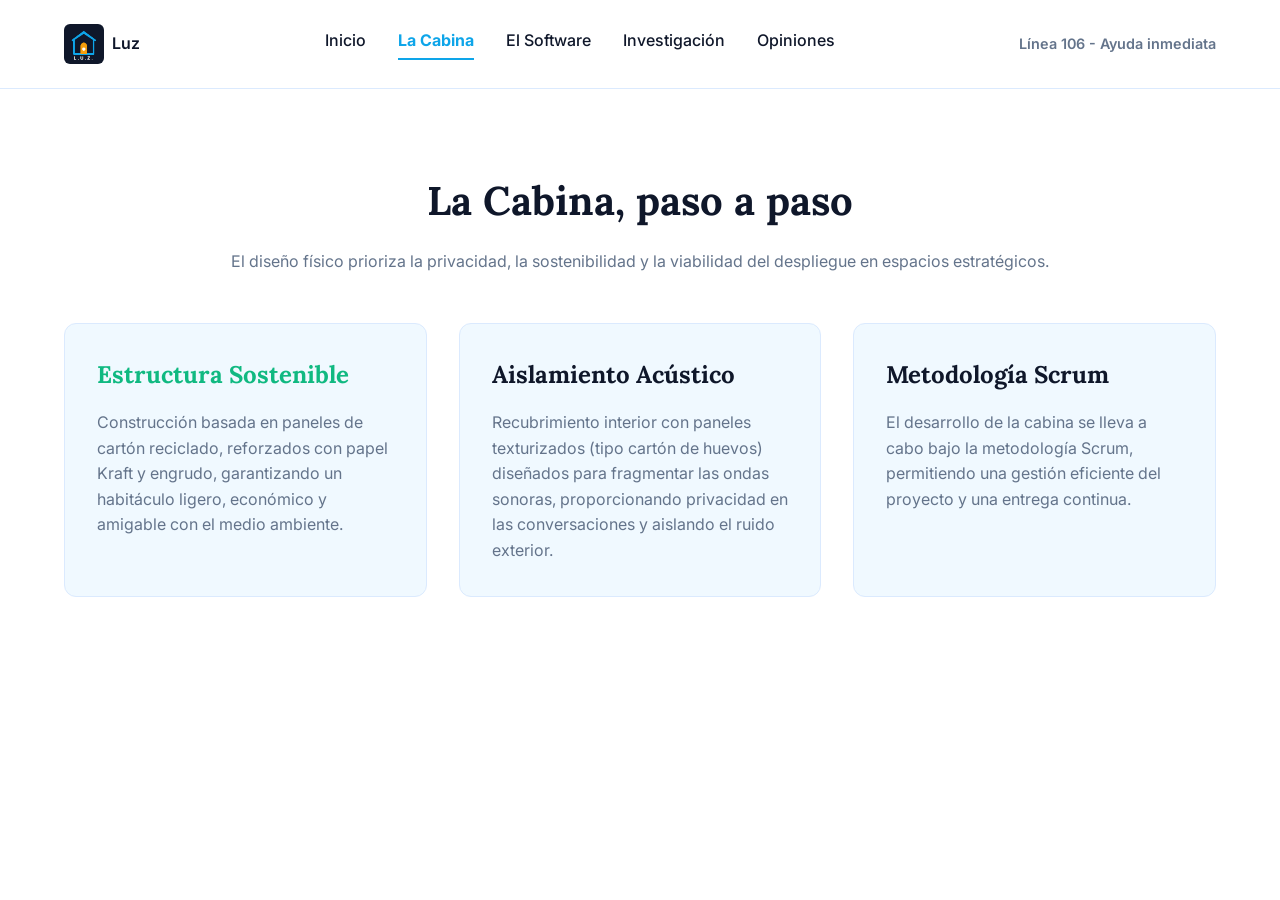
==== cabina.html @ 5dcab202 "Pagina_LUZ" ====
<!DOCTYPE html>
<html lang="es">
<head>
    <meta charset="UTF-8">
    <meta name="viewport" content="width=device-width, initial-scale=1.0">
    <title>La Cabina - Proyecto L.U.Z.</title>
    <link rel="preconnect" href="https://fonts.googleapis.com">
    <link rel="preconnect" href="https://fonts.gstatic.com" crossorigin>
    <link href="https://fonts.googleapis.com/css2?family=Lora:ital,wght@0,400;0,600;1,400&family=Inter:wght@400;500;600&display=swap" rel="stylesheet">
    <link rel="stylesheet" href="style.css">
</head>
<body>

    <nav class="navbar">
        <div class="logo">
            <img class="logo-image" src="assets/logo-luz.png" alt="Logo de L.U.Z.">
            <span class="logo-text">Luz</span>
        </div>
        <div class="nav-links">
            <a href="index.html">Inicio</a>
            <a href="cabina.html" class="active">La Cabina</a>
            <a href="software.html">El Software</a>
            <a href="investigacion.html">Investigación</a>
            <a href="resenas.html">Opiniones</a>
        </div>
        <div class="nav-right">
            <span class="nav-help">Línea 106 - Ayuda inmediata</span>
        </div>
    </nav>

    <main class="content-section">
        <h2>La Cabina, paso a paso</h2>
        <p style="margin-bottom: 3rem; color: var(--text-muted);">El diseño físico prioriza la privacidad, la sostenibilidad y la viabilidad del despliegue en espacios estratégicos.</p>
        
        <div class="features-section">
            <div class="feature-card feature-card--sustainable">
                <h3>Estructura Sostenible</h3>
                <p>Construcción basada en paneles de cartón reciclado, reforzados con papel Kraft y engrudo, garantizando un habitáculo ligero, económico y amigable con el medio ambiente.</p>
            </div>
            <div class="feature-card">
                <h3>Aislamiento Acústico</h3>
                <p>Recubrimiento interior con paneles texturizados (tipo cartón de huevos) diseñados para fragmentar las ondas sonoras, proporcionando privacidad en las conversaciones y aislando el ruido exterior.</p>
            </div>
            <div class="feature-card">
                <h3>Metodología Scrum</h3>
                <p>El desarrollo de la cabina se lleva a cabo bajo la metodología Scrum, permitiendo una gestión eficiente del proyecto y una entrega continua.</p>
            </div>
        </div>
    </main>

    <script src="app.js"></script>
</body>
</html>
---- style.css ----
/* =========================================
   VARIABLES GLOBALES (Colores y Tipografías)
   ========================================= */
:root {
    --primary-color: #0f172a;
    --accent-blue: #0ea5e9;
    --accent-amber: #f59e0b;
    --accent-green: #10b981;
    --bg-color: #ffffff;
    --bg-soft: #f0f9ff;
    --text-main: #0f172a;
    --text-muted: #64748b;
    --border-color: #dbeafe;
    
    --font-heading: 'Lora', serif;
    --font-body: 'Inter', sans-serif;
}

/* =========================================
   RESETEO BÁSICO
   ========================================= */
* {
    margin: 0;
    padding: 0;
    box-sizing: border-box;
}

body {
    font-family: var(--font-body);
    background-color: var(--bg-color);
    color: var(--text-main);
    line-height: 1.6;
}

html {
    scroll-behavior: smooth;
}

.bg-light {
    background-color: var(--bg-soft);
}

/* =========================================
   NAVEGACIÓN (MENÚ SUPERIOR)
   ========================================= */
.navbar {
    display: flex;
    justify-content: space-between;
    align-items: center;
    padding: 1.5rem 5%;
    border-bottom: 1px solid var(--border-color);
    background-color: white;
}

.logo {
    display: flex;
    align-items: center;
    gap: 0.5rem;
    font-weight: 600;
}

.logo-image {
    display: block;
    width: 40px;
    height: 40px;
    border-radius: 6px;
}

.nav-links {
    display: flex;
    gap: 2rem;
}

.nav-links a {
    text-decoration: none;
    color: var(--text-main);
    font-weight: 500;
    transition: color 0.3s;
}

.nav-links a:hover {
    color: var(--accent-blue);
}

/* Indicador de pestaña activa */
.nav-links a.active {
    color: var(--accent-blue);
    font-weight: 700;
    border-bottom: 2px solid var(--accent-blue);
    padding-bottom: 4px;
}

.nav-right {
    display: flex;
    align-items: center;
}

.nav-help {
    font-size: 0.9rem;
    color: var(--text-muted);
    font-weight: 600;
}

/* =========================================
   SECCIONES GENERALES
   ========================================= */
.content-section, .reviews-section {
    padding: 5rem 5%;
    text-align: center;
}

.content-section h2, .reviews-section h2 {
    font-family: var(--font-heading);
    color: var(--primary-color);
    font-size: 2.5rem;
    margin-bottom: 1rem;
}

.logo-concept-section {
    background-color: var(--bg-soft);
}

.logo-concept-image {
    display: block;
    width: min(100%, 220px);
    height: auto;
    margin: 2rem auto;
    border-radius: 12px;
}

.logo-concept-section h3 {
    font-family: var(--font-heading);
    color: var(--primary-color);
    font-size: 1.75rem;
    margin-bottom: 0.75rem;
}

.logo-concept-section p {
    max-width: 760px;
    margin: 0 auto;
    color: var(--text-muted);
}

.subtitle {
    font-size: 0.8rem;
    text-transform: uppercase;
    letter-spacing: 1px;
    color: var(--text-muted);
    font-weight: 600;
}

/* =========================================
   SECCIÓN HERO (INICIO)
   ========================================= */
.hero-section {
    display: grid;
    grid-template-columns: 1fr 1fr;
    gap: 4rem;
    padding: 5rem 5%;
    align-items: center;
}

.hero-content h1 {
    font-family: var(--font-heading);
    font-size: 4rem;
    line-height: 1.1;
    color: var(--primary-color);
    margin: 1rem 0;
}

.hero-content p {
    font-size: 1.1rem;
    color: var(--text-muted);
    margin-bottom: 2rem;
    max-width: 90%;
}

.hero-buttons {
    display: flex;
    gap: 1rem;
}

.btn-primary, .btn-secondary {
    padding: 0.8rem 1.5rem;
    border-radius: 50px;
    font-weight: 500;
    cursor: pointer;
    font-size: 1rem;
    border: none;
}

.hero-buttons a {
    display: inline-flex;
    align-items: center;
    justify-content: center;
    text-decoration: none;
}

.btn-primary {
    background-color: var(--primary-color);
    color: white;
    transition: background-color 0.2s ease;
}

.btn-primary:hover {
    background-color: var(--accent-blue);
}

.btn-secondary {
    background-color: white;
    color: var(--primary-color);
    border: 1px solid var(--accent-blue);
}

.hero-carousel {
    height: 400px;
    border-radius: 12px;
    position: relative;
    overflow: hidden;
    background: linear-gradient(155deg, var(--accent-blue), var(--primary-color));
}

.hero-carousel-image {
    display: block;
    width: 100%;
    height: 100%;
    object-fit: cover;
    transition: opacity 0.25s ease;
}

.hero-carousel-image.is-changing {
    opacity: 0;
}

.meetings-section {
    padding-top: 3rem;
    background-color: var(--bg-soft);
}

.meetings-section > p {
    max-width: 700px;
    margin: 0 auto;
    color: var(--text-muted);
}

.meetings-carousel {
    width: min(100%, 900px);
    height: 480px;
    margin: 2rem auto 0;
    background: #e2e8f0;
}

.meetings-carousel .hero-carousel-image {
    object-fit: contain;
}

.stats-overlay {
    position: absolute;
    bottom: 20px;
    left: -20px;
    background: white;
    padding: 1.5rem;
    border-radius: 8px;
    box-shadow: 0 10px 25px rgba(0,0,0,0.1);
    display: flex;
    flex-direction: column;
}

.stats-overlay strong {
    font-size: 2rem;
    font-family: var(--font-heading);
    color: var(--accent-blue);
}

/* =========================================
   TARJETAS DE CARACTERÍSTICAS Y ESTADÍSTICAS
   ========================================= */
.problem-section {
    display: grid;
    grid-template-columns: 1fr 1fr;
    gap: 4rem;
    padding: 4rem 5%;
    background-color: #ffffff;
}

.problem-text h2 {
    font-family: var(--font-heading);
    font-size: 2.5rem;
    color: var(--primary-color);
    margin: 1rem 0;
    line-height: 1.2;
}

.stats-grid, .features-section {
    display: grid;
    gap: 2rem;
}

.stats-grid {
    grid-template-columns: 1fr 1fr;
}

.features-section {
    grid-template-columns: repeat(3, 1fr);
    text-align: left;
}

/* Estilo mejorado para las tarjetas */
.feature-card, .stat-card {
    background-color: var(--bg-soft);
    border: 1px solid var(--border-color);
    border-radius: 12px; 
    padding: 2rem; 
    transition: transform 0.3s ease, box-shadow 0.3s ease;
}

.feature-card:hover, .stat-card:hover {
    transform: translateY(-5px);
    box-shadow: 0 10px 20px -5px rgba(0, 0, 0, 0.1);
}

.feature-card h3, .stat-card h3 {
    font-family: var(--font-heading);
    color: var(--primary-color);
    margin-bottom: 1rem;
    font-size: 1.5rem;
}

.feature-card--sustainable h3 {
    color: var(--accent-green);
}

.stat-card h3 {
    color: var(--accent-blue);
}

.regional-chart {
    display: block;
    width: 100%;
    height: auto;
    margin-top: 1.5rem;
    border-radius: 8px;
}

.state-of-art-pdf {
    display: block;
    width: 100%;
    height: 32rem;
    margin-top: 1.5rem;
    border: 1px solid var(--border-color);
    border-radius: 8px;
    background-color: white;
}

.pdf-download {
    display: inline-block;
    margin-top: 0.75rem;
    color: var(--accent-blue);
    font-weight: 600;
}

.stat-card:nth-child(3) h3 {
    color: var(--accent-amber);
}

.stat-card:nth-child(4) h3 {
    color: var(--accent-green);
}

.feature-card p, .stat-card p {
    color: var(--text-muted);
    font-size: 1rem;
}

/* =========================================
   FORMULARIO DE RESEÑAS
   ========================================= */
.reviews-container {
    max-width: 600px;
    margin: 0 auto;
    text-align: left;
}

.review-form {
    background: white;
    padding: 2rem;
    border-radius: 8px;
    box-shadow: 0 4px 6px rgba(0,0,0,0.05);
    margin-top: 2rem;
    border: 1px solid var(--border-color);
}

.form-group {
    margin-bottom: 1.5rem;
    display: flex;
    flex-direction: column;
}

.form-group label {
    font-weight: 600;
    margin-bottom: 0.5rem;
    color: var(--primary-color);
}

.form-group input, .form-group textarea {
    padding: 0.8rem;
    border: 1px solid var(--border-color);
    border-radius: 4px;
    font-family: var(--font-body);
}

.form-group input:focus, .form-group textarea:focus {
    outline: 2px solid var(--accent-blue);
    outline-offset: 1px;
}

.star-rating {
    display: flex;
    flex-direction: row-reverse;
    justify-content: flex-end;
    gap: 5px;
}

.star-rating input {
    display: none;
}

.star-rating label {
    font-size: 2rem;
    color: var(--border-color);
    cursor: pointer;
    transition: color 0.2s;
}

.star-rating input:checked ~ label,
.star-rating label:hover,
.star-rating label:hover ~ label {
    color: var(--accent-amber);
}

.recent-reviews {
    margin-top: 3rem;
}

.review-card {
    background: white;
    padding: 1.5rem;
    border-radius: 8px;
    border-left: 4px solid var(--primary-color);
    margin-bottom: 1rem;
    box-shadow: 0 2px 4px rgba(0,0,0,0.05);
}

.review-card-header {
    display: flex;
    justify-content: space-between;
    font-weight: bold;
    margin-bottom: 0.5rem;
}

.stars-display {
    color: var(--accent-amber);
}

img,
iframe {
    max-width: 100%;
}

.hero-section > *,
.problem-section > *,
.features-section > *,
.stats-grid > * {
    min-width: 0;
}

@media (max-width: 1000px) {
    .navbar {
        flex-wrap: wrap;
        gap: 1rem 1.5rem;
        padding: 1rem 4%;
    }

    .nav-links {
        order: 3;
        width: 100%;
        justify-content: center;
        gap: clamp(0.75rem, 3vw, 2rem);
    }

    .nav-right {
        margin-left: auto;
    }

    .hero-section,
    .problem-section {
        grid-template-columns: minmax(0, 1fr);
        gap: 2.5rem;
    }

    .hero-content h1 {
        font-size: clamp(2.75rem, 7vw, 4rem);
    }

    .hero-content p {
        max-width: 100%;
    }

    .hero-image {
        width: 100%;
    }

    .stats-overlay {
        left: 1rem;
        bottom: 1rem;
        max-width: calc(100% - 2rem);
    }

    .features-section {
        grid-template-columns: repeat(2, minmax(0, 1fr));
    }
}

@media (max-width: 600px) {
    .navbar {
        gap: 0.75rem;
        padding: 0.75rem 4%;
    }

    .logo-image {
        width: 36px;
        height: 36px;
    }

    .nav-help {
        font-size: 0.75rem;
    }

    .nav-links {
        justify-content: space-between;
        gap: 0.5rem;
        flex-wrap: wrap;
    }

    .nav-links a {
        font-size: 0.8rem;
    }

    .content-section,
    .reviews-section {
        padding: 3rem 5%;
    }

    .content-section h2,
    .reviews-section h2 {
        font-size: clamp(1.8rem, 8vw, 2.5rem);
    }

    .hero-section {
        padding: 3rem 5%;
        gap: 2rem;
    }

    .hero-content h1 {
        font-size: clamp(2.35rem, 11vw, 3rem);
    }

    .hero-content p {
        font-size: 1rem;
    }

    .hero-buttons {
        flex-wrap: wrap;
    }

    .hero-buttons a {
        flex: 1 1 100%;
    }

    .hero-carousel {
        height: clamp(240px, 75vw, 360px);
    }

    .stats-overlay {
        padding: 1rem;
    }

    .problem-section {
        padding: 3rem 5%;
        gap: 2rem;
    }

    .problem-text h2 {
        font-size: 2rem;
    }

    .stats-grid,
    .features-section {
        grid-template-columns: minmax(0, 1fr);
        gap: 1rem;
    }

    .feature-card,
    .stat-card {
        padding: 1.5rem;
    }

    .meetings-section {
        padding-top: 2.5rem;
    }

    .meetings-carousel {
        height: clamp(240px, 75vw, 360px);
    }

    .state-of-art-pdf {
        height: 70vh;
        min-height: 24rem;
    }

    .review-form {
        padding: 1.25rem;
    }

    .form-group input,
    .form-group textarea {
        width: 100%;
        min-width: 0;
    }
}
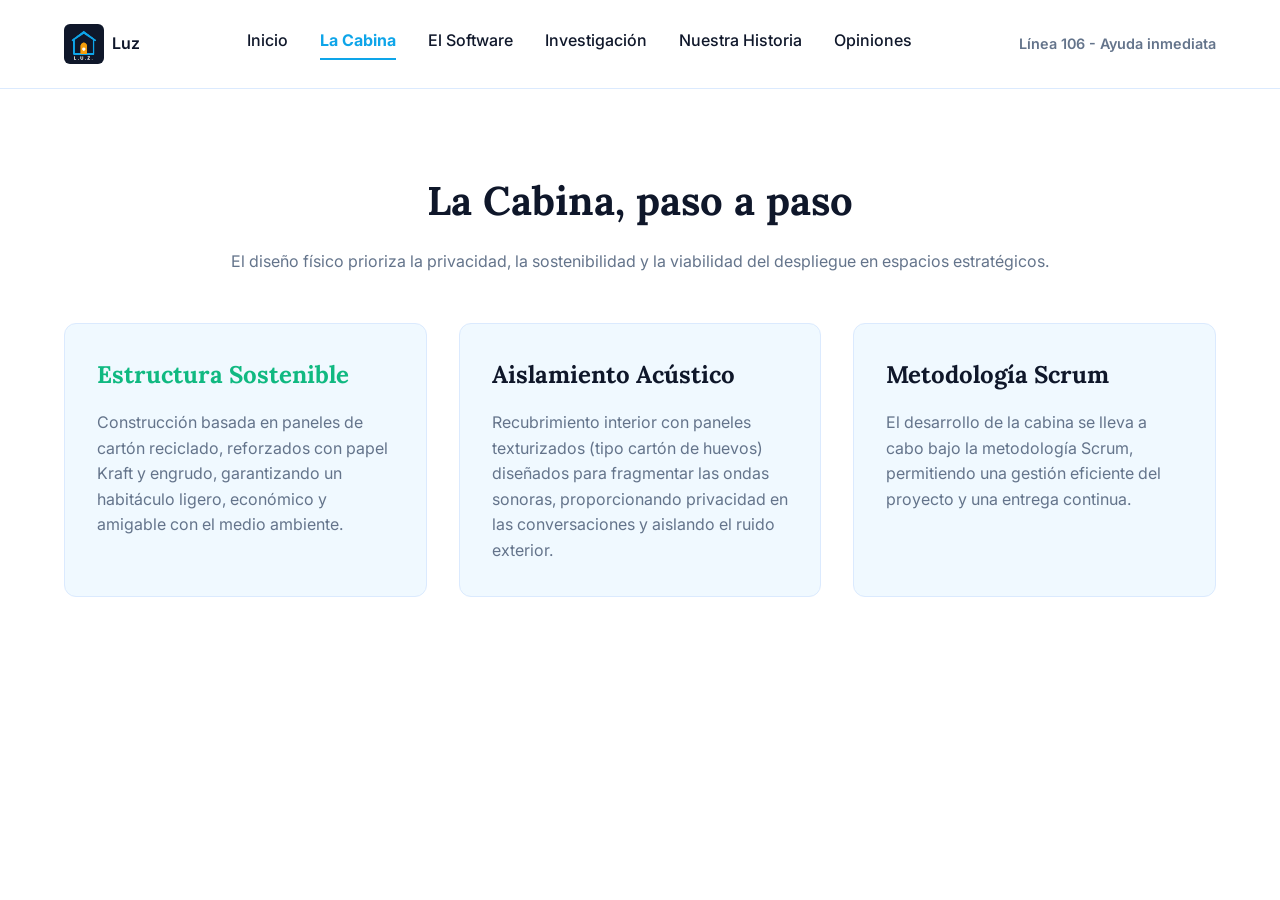
==== commit 4a2f7209: "Pagina_LUZ" ====
--- a/cabina.html
+++ b/cabina.html
@@ -21,6 +21,7 @@
             <a href="cabina.html" class="active">La Cabina</a>
             <a href="software.html">El Software</a>
             <a href="investigacion.html">Investigación</a>
+            <a href="nuestra-historia.html">Nuestra Historia</a>
             <a href="resenas.html">Opiniones</a>
         </div>
         <div class="nav-right">
--- a/style.css
+++ b/style.css
@@ -149,6 +149,126 @@
     font-weight: 600;
 }
 
+.story-page {
+    max-width: 1000px;
+    margin: 0 auto;
+    padding: 4rem 5% 5rem;
+}
+
+.story-hero {
+    padding: 2.5rem;
+    border-radius: 16px;
+    background: linear-gradient(135deg, var(--primary-color), #164e63);
+    color: white;
+    text-align: left;
+}
+
+.story-hero h1 {
+    max-width: 780px;
+    margin-top: 1rem;
+    font-family: var(--font-heading);
+    font-size: clamp(2rem, 5vw, 3.25rem);
+    line-height: 1.2;
+}
+
+.story-hero .subtitle {
+    color: #bae6fd;
+}
+
+.story-timeline {
+    display: grid;
+    gap: 1.5rem;
+    margin-top: 2rem;
+}
+
+.story-step {
+    display: grid;
+    grid-template-columns: 3rem minmax(0, 1fr);
+    gap: 1.25rem;
+    padding: 2rem;
+    border: 1px solid var(--border-color);
+    border-radius: 12px;
+    background-color: var(--bg-soft);
+}
+
+.story-step-number {
+    color: var(--accent-blue);
+    font-family: var(--font-heading);
+    font-size: 1.5rem;
+    font-weight: 600;
+}
+
+.story-step h2,
+.story-step h3,
+.story-support h3 {
+    color: var(--primary-color);
+}
+
+.story-step h2 {
+    margin-bottom: 0.35rem;
+    font-family: var(--font-heading);
+    font-size: 1.75rem;
+}
+
+.story-step h3 {
+    margin-bottom: 1rem;
+    font-size: 1.1rem;
+}
+
+.story-step p {
+    color: var(--text-muted);
+}
+
+.story-step p + p {
+    margin-top: 0.9rem;
+}
+
+.story-stat {
+    display: flex;
+    align-items: center;
+    gap: 1rem;
+    margin: 1.25rem 0;
+    padding: 1rem 1.25rem;
+    border-left: 4px solid var(--accent-blue);
+    border-radius: 0 8px 8px 0;
+    background-color: white;
+}
+
+.story-stat strong {
+    flex: 0 0 auto;
+    color: var(--accent-blue);
+    font-family: var(--font-heading);
+    font-size: 2rem;
+}
+
+.story-stat span {
+    color: var(--text-muted);
+}
+
+.story-support {
+    margin-top: 1.25rem;
+    padding: 1.25rem;
+    border-radius: 8px;
+    background-color: white;
+}
+
+.story-support h3 {
+    margin-bottom: 0.5rem;
+}
+
+.story-closing {
+    margin-top: 2rem;
+    padding: 2rem;
+    border-left: 5px solid var(--accent-amber);
+    border-radius: 0 12px 12px 0;
+    background-color: #fffbeb;
+    color: var(--primary-color);
+    font-family: var(--font-heading);
+    font-size: 1.4rem;
+    font-style: italic;
+    line-height: 1.6;
+}
+
 /* =========================================
    SECCIÓN HERO (INICIO)
    ========================================= */
@@ -556,6 +676,42 @@
         font-size: clamp(1.8rem, 8vw, 2.5rem);
     }
 
+    .story-page {
+        padding: 2.5rem 5%;
+    }
+
+    .story-hero {
+        padding: 1.5rem;
+    }
+
+    .story-hero h1 {
+        font-size: clamp(1.8rem, 8vw, 2.5rem);
+    }
+
+    .story-step {
+        grid-template-columns: minmax(0, 1fr);
+        gap: 0.5rem;
+        padding: 1.5rem;
+    }
+
+    .story-step-number {
+        font-size: 1rem;
+    }
+
+    .story-step h2 {
+        font-size: 1.5rem;
+    }
+
+    .story-stat {
+        align-items: flex-start;
+        flex-wrap: wrap;
+    }
+
+    .story-closing {
+        padding: 1.5rem;
+        font-size: 1.15rem;
+    }
+
     .hero-section {
         padding: 3rem 5%;
         gap: 2rem;
@@ -578,11 +734,32 @@
     }
 
     .hero-carousel {
+        height: auto;
+        overflow: visible;
+        background: none;
+    }
+
+    .hero-carousel-image {
         height: clamp(240px, 75vw, 360px);
+        border-radius: 12px;
     }
 
     .stats-overlay {
+        position: static;
         padding: 1rem;
+        width: 100%;
+        max-width: 100%;
+        margin-top: 0.75rem;
+    }
+
+    .stats-overlay strong {
+        font-size: 1.5rem;
+    }
+
+    .stats-overlay span {
+        max-width: 9rem;
+        font-size: 0.75rem;
+        line-height: 1.3;
     }
 
     .problem-section {
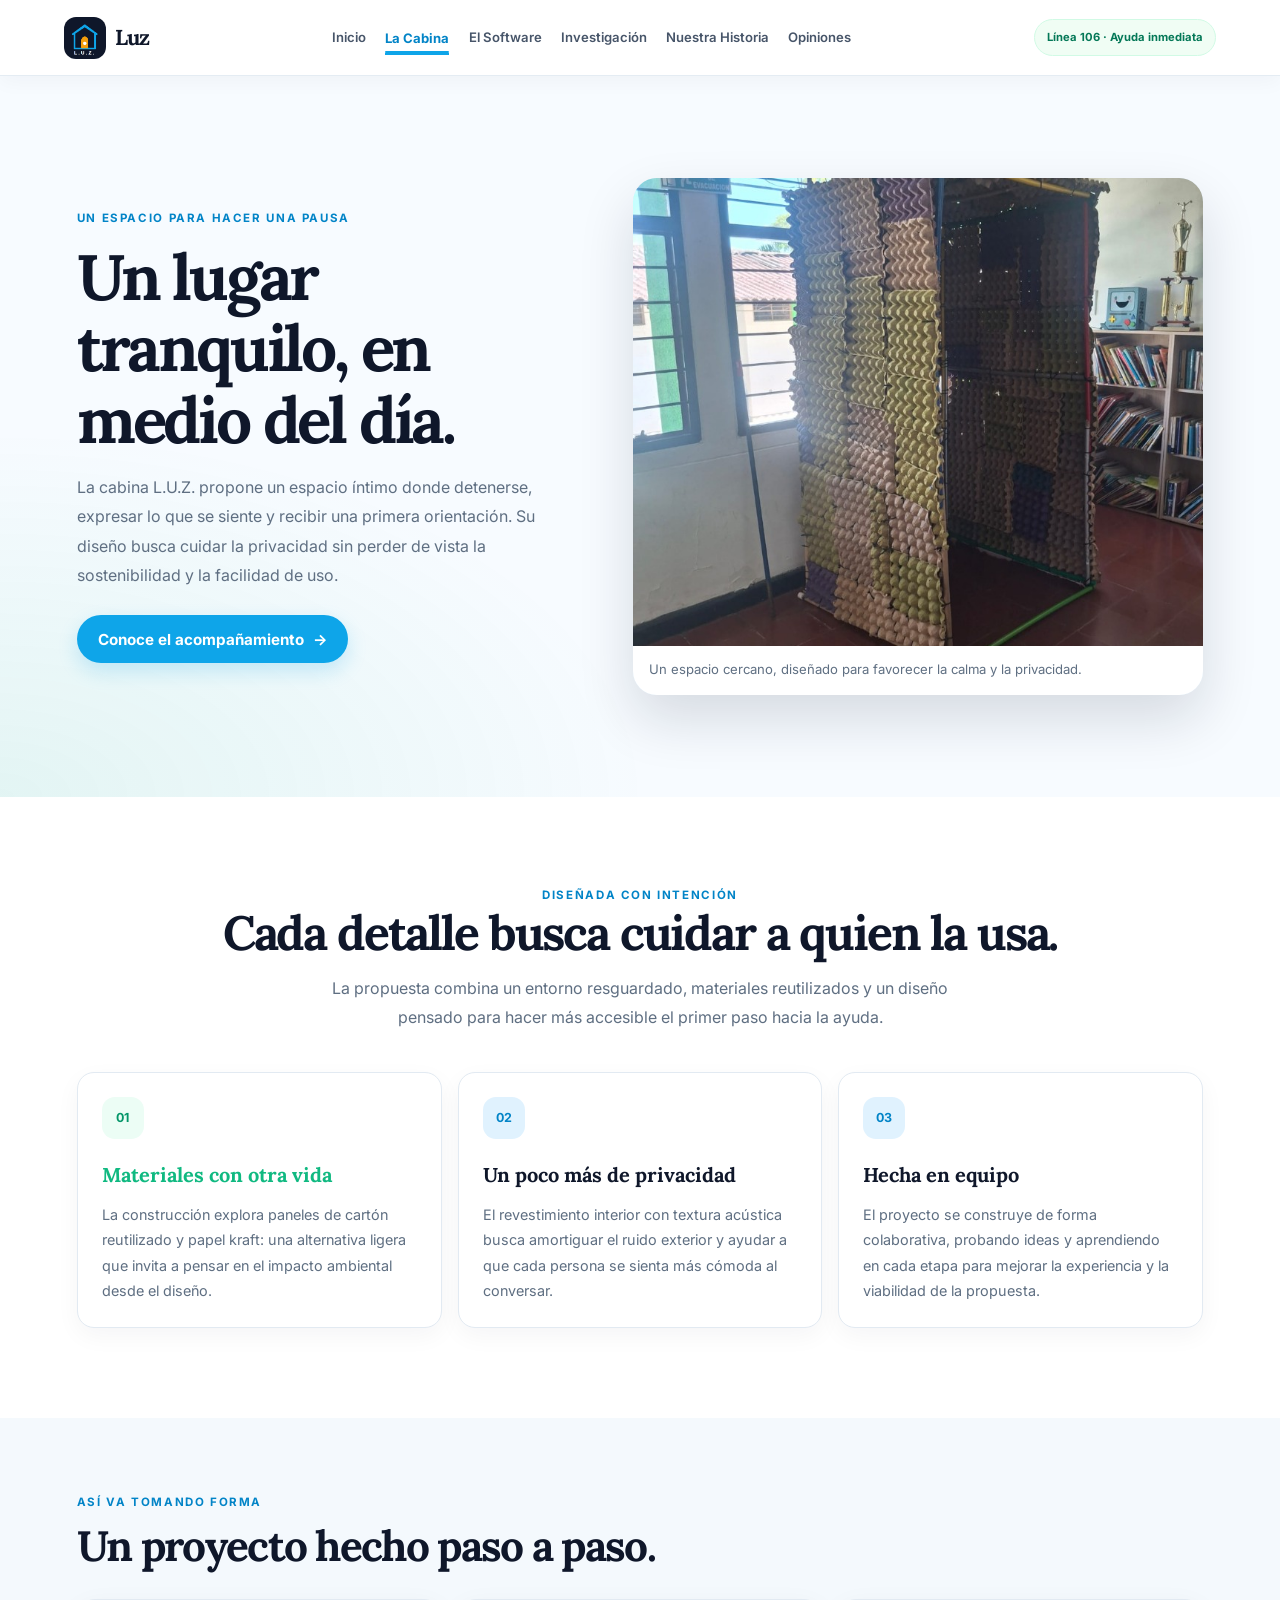
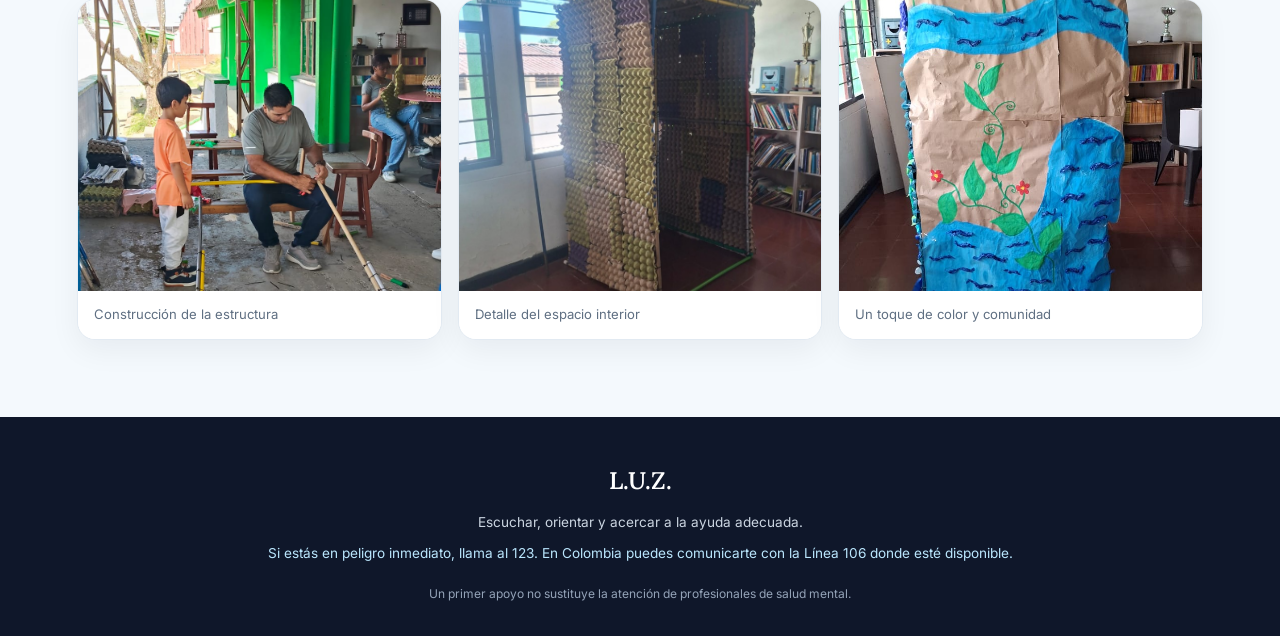
==== commit 6f6bd4b2: "Pagina_LUZ" ====
--- a/cabina.html
+++ b/cabina.html
@@ -3,52 +3,76 @@
 <head>
     <meta charset="UTF-8">
     <meta name="viewport" content="width=device-width, initial-scale=1.0">
-    <title>La Cabina - Proyecto L.U.Z.</title>
+    <meta name="description" content="Conoce la cabina L.U.Z., un espacio de escucha diseñado con privacidad, cuidado y materiales reutilizados.">
+    <title>La Cabina | Proyecto L.U.Z.</title>
     <link rel="preconnect" href="https://fonts.googleapis.com">
     <link rel="preconnect" href="https://fonts.gstatic.com" crossorigin>
-    <link href="https://fonts.googleapis.com/css2?family=Lora:ital,wght@0,400;0,600;1,400&family=Inter:wght@400;500;600&display=swap" rel="stylesheet">
+    <link href="https://fonts.googleapis.com/css2?family=Lora:ital,wght@0,400;0,600;1,400&family=Inter:wght@400;500;600;700;800&display=swap" rel="stylesheet">
     <link rel="stylesheet" href="style.css">
+    <link rel="stylesheet" href="redesign.css">
 </head>
 <body>
-
-    <nav class="navbar">
-        <div class="logo">
-            <img class="logo-image" src="assets/logo-luz.png" alt="Logo de L.U.Z.">
-            <span class="logo-text">Luz</span>
+    <nav class="navbar" aria-label="Navegación principal">
+        <a class="logo" href="index.html" aria-label="L.U.Z., ir al inicio"><img class="logo-image" src="assets/logo-luz.png" alt=""><span class="logo-text">Luz</span></a>
+        <button class="menu-toggle" type="button" aria-expanded="false" aria-controls="site-nav-links" aria-label="Abrir menú"><span></span><span></span><span></span></button>
+        <div class="nav-links" id="site-nav-links">
+            <a href="index.html">Inicio</a><a href="cabina.html" class="active" aria-current="page">La Cabina</a><a href="software.html">El Software</a><a href="investigacion.html">Investigación</a><a href="nuestra-historia.html">Nuestra Historia</a><a href="resenas.html">Opiniones</a>
         </div>
-        <div class="nav-links">
-            <a href="index.html">Inicio</a>
-            <a href="cabina.html" class="active">La Cabina</a>
-            <a href="software.html">El Software</a>
-            <a href="investigacion.html">Investigación</a>
-            <a href="nuestra-historia.html">Nuestra Historia</a>
-            <a href="resenas.html">Opiniones</a>
-        </div>
-        <div class="nav-right">
-            <span class="nav-help">Línea 106 - Ayuda inmediata</span>
-        </div>
+        <div class="nav-right"><span class="nav-help">Línea 106 · Ayuda inmediata</span></div>
     </nav>
-
-    <main class="content-section">
-        <h2>La Cabina, paso a paso</h2>
-        <p style="margin-bottom: 3rem; color: var(--text-muted);">El diseño físico prioriza la privacidad, la sostenibilidad y la viabilidad del despliegue en espacios estratégicos.</p>
-        
-        <div class="features-section">
-            <div class="feature-card feature-card--sustainable">
-                <h3>Estructura Sostenible</h3>
-                <p>Construcción basada en paneles de cartón reciclado, reforzados con papel Kraft y engrudo, garantizando un habitáculo ligero, económico y amigable con el medio ambiente.</p>
+    <main>
+        <header class="cabin-hero">
+            <div class="cabin-hero__copy">
+                <p class="subtitle">UN ESPACIO PARA HACER UNA PAUSA</p>
+                <h1>Un lugar tranquilo, en medio del día.</h1>
+                <p>La cabina L.U.Z. propone un espacio íntimo donde detenerse, expresar lo que se siente y recibir una primera orientación. Su diseño busca cuidar la privacidad sin perder de vista la sostenibilidad y la facilidad de uso.</p>
+                <a class="btn-primary" href="software.html">Conoce el acompañamiento <span aria-hidden="true">→</span></a>
             </div>
-            <div class="feature-card">
-                <h3>Aislamiento Acústico</h3>
-                <p>Recubrimiento interior con paneles texturizados (tipo cartón de huevos) diseñados para fragmentar las ondas sonoras, proporcionando privacidad en las conversaciones y aislando el ruido exterior.</p>
+            <figure class="cabin-hero__image">
+                <img src="assets/inicio/03-cabina-acustica.jpg" alt="Vista de la cabina L.U.Z. revestida con paneles acústicos y preparada como espacio de conversación." loading="lazy">
+                <figcaption>Un espacio cercano, diseñado para favorecer la calma y la privacidad.</figcaption>
+            </figure>
+        </header>
+        <section class="content-section cabin-details" aria-labelledby="cabin-details-title">
+            <p class="subtitle">DISEÑADA CON INTENCIÓN</p>
+            <h2 id="cabin-details-title">Cada detalle busca cuidar a quien la usa.</h2>
+            <p class="cabin-details__intro">La propuesta combina un entorno resguardado, materiales reutilizados y un diseño pensado para hacer más accesible el primer paso hacia la ayuda.</p>
+            <div class="features-section">
+                <article class="feature-card feature-card--sustainable">
+                    <span class="feature-card__number" aria-hidden="true">01</span>
+                    <h3>Materiales con otra vida</h3>
+                    <p>La construcción explora paneles de cartón reutilizado y papel kraft: una alternativa ligera que invita a pensar en el impacto ambiental desde el diseño.</p>
+                </article>
+                <article class="feature-card">
+                    <span class="feature-card__number" aria-hidden="true">02</span>
+                    <h3>Un poco más de privacidad</h3>
+                    <p>El revestimiento interior con textura acústica busca amortiguar el ruido exterior y ayudar a que cada persona se sienta más cómoda al conversar.</p>
+                </article>
+                <article class="feature-card">
+                    <span class="feature-card__number" aria-hidden="true">03</span>
+                    <h3>Hecha en equipo</h3>
+                    <p>El proyecto se construye de forma colaborativa, probando ideas y aprendiendo en cada etapa para mejorar la experiencia y la viabilidad de la propuesta.</p>
+                </article>
             </div>
-            <div class="feature-card">
-                <h3>Metodología Scrum</h3>
-                <p>El desarrollo de la cabina se lleva a cabo bajo la metodología Scrum, permitiendo una gestión eficiente del proyecto y una entrega continua.</p>
+        </section>
+        <section class="cabin-gallery" aria-labelledby="cabin-gallery-title">
+            <div class="cabin-gallery__heading">
+                <p class="subtitle">ASÍ VA TOMANDO FORMA</p>
+                <h2 id="cabin-gallery-title">Un proyecto hecho paso a paso.</h2>
             </div>
-        </div>
+            <div class="cabin-gallery__grid">
+                <figure><img src="assets/inicio/01-construccion-cabina.jpeg" alt="Construcción colaborativa de la estructura de la cabina." loading="lazy"><figcaption>Construcción de la estructura</figcaption></figure>
+                <figure><img src="assets/inicio/03-cabina-acustica.jpg" alt="Detalle del interior acústico de la cabina." loading="lazy"><figcaption>Detalle del espacio interior</figcaption></figure>
+                <figure><img src="assets/inicio/06-mural-de-la-cabina.jpg" alt="Mural pintado a mano que aporta color a la cabina." loading="lazy"><figcaption>Un toque de color y comunidad</figcaption></figure>
+            </div>
+        </section>
     </main>
-
+    <footer class="site-footer">
+        <a class="site-footer__brand" href="index.html">L.U.Z.</a>
+        <p>Escuchar, orientar y acercar a la ayuda adecuada.</p>
+        <p class="site-footer__help">Si estás en peligro inmediato, llama al 123. En Colombia puedes comunicarte con la Línea 106 donde esté disponible.</p>
+        <small>Un primer apoyo no sustituye la atención de profesionales de salud mental.</small>
+    </footer>
     <script src="app.js"></script>
 </body>
-</html>+</html>
--- a/redesign.css
+++ b/redesign.css
@@ -0,0 +1,1643 @@
+:root {
+    --primary-color: #0f172a;
+    --accent-blue: #0ea5e9;
+    --accent-amber: #f59e0b;
+    --accent-green: #10b981;
+    --bg-color: #ffffff;
+    --bg-soft: #f4f9fd;
+    --text-main: #0f172a;
+    --text-muted: #5f6f82;
+    --border-color: #e2eaf2;
+    --font-heading: 'Lora', Georgia, serif;
+    --font-body: 'Inter', Arial, sans-serif;
+}
+
+html {
+    scroll-behavior: smooth;
+    scroll-padding-top: 82px;
+}
+
+body {
+    color: var(--primary-color);
+    background: #fff;
+    font-family: var(--font-body);
+    font-size: 16px;
+    line-height: 1.65;
+    -webkit-font-smoothing: antialiased;
+}
+
+body,
+main {
+    min-width: 0;
+}
+
+img,
+iframe {
+    max-width: 100%;
+}
+
+::selection {
+    background: #bae6fd;
+    color: var(--primary-color);
+}
+
+.navbar {
+    position: sticky;
+    z-index: 20;
+    top: 0;
+    display: grid;
+    min-height: 76px;
+    grid-template-columns: auto 1fr auto;
+    align-items: center;
+    gap: 1.5rem;
+    padding: 0.75rem max(5%, calc((100vw - 1280px) / 2));
+    border-bottom: 1px solid rgba(226, 234, 242, 0.9);
+    background: rgba(255, 255, 255, 0.95);
+    box-shadow: 0 5px 20px rgba(15, 23, 42, 0.04);
+    backdrop-filter: blur(14px);
+}
+
+.logo {
+    display: flex;
+    flex-shrink: 0;
+    align-items: center;
+    gap: 0.55rem;
+    color: var(--primary-color);
+    font-weight: 700;
+    text-decoration: none;
+}
+
+.logo-image {
+    display: block;
+    width: 42px;
+    height: 42px;
+    border-radius: 12px;
+    object-fit: cover;
+}
+
+.logo-text {
+    font-family: var(--font-heading);
+    font-size: 1.35rem;
+    letter-spacing: -0.04em;
+}
+
+.nav-links {
+    display: flex;
+    align-items: center;
+    justify-content: center;
+    gap: clamp(0.7rem, 1.5vw, 1.4rem);
+}
+
+.nav-links a {
+    position: relative;
+    padding: 0.5rem 0;
+    color: #475569;
+    font-size: 0.82rem;
+    font-weight: 600;
+    text-decoration: none;
+    white-space: nowrap;
+    transition: color 180ms ease;
+}
+
+.nav-links a:hover,
+.nav-links a.active {
+    color: #0284c7;
+}
+
+.nav-links a.active::after {
+    position: absolute;
+    right: 0;
+    bottom: 0;
+    left: 0;
+    height: 2px;
+    border-radius: 2px;
+    background: var(--accent-blue);
+    content: "";
+}
+
+.nav-right {
+    display: flex;
+    justify-content: flex-end;
+}
+
+.nav-help {
+    padding: 0.5rem 0.75rem;
+    border: 1px solid #d1fae5;
+    border-radius: 999px;
+    background: #f0fdf4;
+    color: #047857;
+    font-size: 0.7rem;
+    font-weight: 700;
+    white-space: nowrap;
+}
+
+.menu-toggle {
+    display: none;
+}
+
+.subtitle {
+    color: #0284c7;
+    font-size: 0.72rem;
+    font-weight: 700;
+    letter-spacing: 0.14em;
+    line-height: 1.5;
+}
+
+.content-section,
+.reviews-section {
+    padding: clamp(3.5rem, 7vw, 6rem) max(6%, calc((100vw - 1160px) / 2));
+}
+
+.content-section h2,
+.reviews-section h2 {
+    margin-bottom: 0.8rem;
+    color: var(--primary-color);
+    font-family: var(--font-heading);
+    font-size: clamp(2rem, 4.2vw, 3rem);
+    letter-spacing: -0.045em;
+    line-height: 1.2;
+}
+
+.bg-light {
+    background: var(--bg-soft);
+}
+
+.btn-primary,
+.btn-secondary {
+    display: inline-flex;
+    min-height: 48px;
+    align-items: center;
+    justify-content: center;
+    gap: 0.55rem;
+    padding: 0.75rem 1.25rem;
+    border: 1px solid transparent;
+    border-radius: 999px;
+    font: 700 0.95rem var(--font-body);
+    text-align: center;
+    text-decoration: none;
+    transition: transform 180ms ease, background-color 180ms ease, box-shadow 180ms ease;
+}
+
+.btn-primary {
+    background: var(--accent-blue);
+    box-shadow: 0 8px 20px rgba(14, 165, 233, 0.2);
+    color: #fff;
+}
+
+.btn-primary:hover {
+    transform: translateY(-2px);
+    background: #0284c7;
+    box-shadow: 0 12px 24px rgba(14, 165, 233, 0.27);
+}
+
+.btn-secondary {
+    border-color: #cbd5e1;
+    background: #fff;
+    color: var(--primary-color);
+}
+
+.btn-secondary:hover {
+    transform: translateY(-2px);
+    border-color: #7dd3fc;
+}
+
+a:focus-visible,
+button:focus-visible,
+input:focus-visible,
+textarea:focus-visible {
+    outline: 3px solid var(--accent-amber);
+    outline-offset: 3px;
+}
+
+.hero-section {
+    position: relative;
+    display: grid;
+    min-height: 590px;
+    grid-template-columns: minmax(0, 0.95fr) minmax(0, 1.05fr);
+    align-items: center;
+    gap: clamp(2rem, 6vw, 5rem);
+    padding: clamp(4rem, 8vw, 6.5rem) max(6%, calc((100vw - 1160px) / 2));
+    overflow: hidden;
+    background:
+        radial-gradient(ellipse at 92% 8%, rgba(14, 165, 233, 0.1), transparent 32%),
+        linear-gradient(180deg, #fff, #f6fbff);
+}
+
+.hero-content {
+    position: relative;
+    z-index: 1;
+}
+
+.hero-content .subtitle {
+    display: inline-block;
+    max-width: 100%;
+}
+
+.hero-content h1 {
+    margin: 1.25rem 0;
+    color: var(--primary-color);
+    font-family: var(--font-heading);
+    font-size: clamp(2.8rem, 5.4vw, 4.65rem);
+    letter-spacing: -0.055em;
+    line-height: 1.08;
+}
+
+.hero-content > p:not(.hero-reassurance) {
+    max-width: 560px;
+    color: var(--text-muted);
+    font-size: 1.02rem;
+    line-height: 1.85;
+}
+
+.hero-buttons {
+    display: flex;
+    flex-wrap: wrap;
+    gap: 0.75rem;
+    margin-top: 1.5rem;
+}
+
+.hero-reassurance {
+    display: flex;
+    align-items: center;
+    gap: 0.5rem;
+    margin-top: 1.15rem;
+    color: var(--text-muted);
+    font-size: 0.82rem;
+}
+
+.hero-reassurance span {
+    color: var(--accent-amber);
+}
+
+.hero-carousel {
+    position: relative;
+    height: clamp(340px, 38vw, 480px);
+    overflow: hidden;
+    border-radius: 24px;
+    background: linear-gradient(145deg, #bae6fd, #0f172a);
+    box-shadow: 0 28px 70px rgba(15, 23, 42, 0.18);
+}
+
+.hero-carousel-image {
+    display: block;
+    width: 100%;
+    height: 100%;
+    object-fit: cover;
+    transition: opacity 250ms ease;
+}
+
+.hero-carousel-image.is-changing {
+    opacity: 0;
+}
+
+.stats-overlay {
+    position: absolute;
+    bottom: 1rem;
+    left: 1rem;
+    display: flex;
+    min-width: 160px;
+    flex-direction: column;
+    padding: 0.85rem 1rem;
+    border: 1px solid rgba(255, 255, 255, 0.8);
+    border-radius: 14px;
+    background: rgba(255, 255, 255, 0.94);
+    box-shadow: 0 10px 28px rgba(15, 23, 42, 0.14);
+}
+
+.stats-overlay strong {
+    color: var(--accent-blue);
+    font-family: var(--font-heading);
+    font-size: 1.8rem;
+    line-height: 1.2;
+}
+
+.stats-overlay span {
+    color: var(--text-muted);
+    font-size: 0.74rem;
+}
+
+.problem-section {
+    display: grid;
+    grid-template-columns: minmax(0, 0.82fr) minmax(0, 1.18fr);
+    align-items: center;
+    gap: clamp(2rem, 5vw, 4.5rem);
+    padding: clamp(3.5rem, 7vw, 6rem) max(6%, calc((100vw - 1160px) / 2));
+    background: #f4f7fb;
+}
+
+.problem-text h2 {
+    margin: 0.75rem 0 1rem;
+    color: var(--primary-color);
+    font-family: var(--font-heading);
+    font-size: clamp(2rem, 3.6vw, 2.8rem);
+    letter-spacing: -0.045em;
+    line-height: 1.2;
+}
+
+.problem-text p {
+    color: var(--text-muted);
+    line-height: 1.85;
+}
+
+.kpi-dashboard {
+    min-width: 0;
+    padding: 1.1rem;
+    border: 1px solid #e4ebf3;
+    border-radius: 22px;
+    background: #fff;
+    box-shadow: 0 18px 44px rgba(15, 23, 42, 0.075);
+}
+
+.kpi-dashboard__heading {
+    display: flex;
+    align-items: center;
+    justify-content: space-between;
+    gap: 1rem;
+    margin: -1.1rem -1.1rem 1rem;
+    padding: 1.2rem 1.3rem;
+    border-radius: 21px 21px 14px 14px;
+    background: radial-gradient(circle at 100% 0, rgba(14, 165, 233, 0.3), transparent 35%), linear-gradient(125deg, #0f172a, #164e63);
+    color: #fff;
+}
+
+.kpi-dashboard__heading > div {
+    min-width: 0;
+}
+
+.kpi-dashboard__heading p {
+    margin: 0 0 0.3rem;
+    color: #7dd3fc;
+    font-size: 0.65rem;
+    font-weight: 800;
+    letter-spacing: 0.11em;
+}
+
+.kpi-dashboard__heading h3 {
+    margin: 0;
+    color: #fff;
+    font-family: var(--font-heading);
+    font-size: clamp(1.1rem, 1.6vw, 1.4rem);
+    font-weight: 600;
+    letter-spacing: -0.035em;
+    line-height: 1.25;
+}
+
+.kpi-dashboard__heading > span {
+    flex: 0 0 auto;
+    padding: 0.45rem 0.7rem;
+    border: 1px solid rgba(186, 230, 253, 0.25);
+    border-radius: 999px;
+    background: rgba(255, 255, 255, 0.1);
+    color: #e0f2fe;
+    font-size: 0.68rem;
+    font-weight: 700;
+}
+
+.kpi-dashboard__heading > span::before {
+    display: inline-block;
+    width: 7px;
+    height: 7px;
+    margin-right: 0.4rem;
+    border-radius: 50%;
+    background: #34d399;
+    content: "";
+}
+
+.stats-grid {
+    display: grid;
+    grid-template-columns: repeat(2, minmax(0, 1fr));
+    gap: 1rem;
+}
+
+.stat-card,
+.feature-card {
+    min-width: 0;
+    padding: 1.5rem;
+    border: 1px solid var(--border-color);
+    border-radius: 17px;
+    background: #fff;
+    box-shadow: 0 8px 24px rgba(15, 23, 42, 0.045);
+    transition: transform 200ms ease, box-shadow 200ms ease, border-color 200ms ease;
+}
+
+.stat-card:hover,
+.feature-card:hover {
+    transform: translateY(-4px);
+    box-shadow: 0 18px 34px rgba(15, 23, 42, 0.1);
+}
+
+.kpi-card {
+    position: relative;
+    z-index: 0;
+    display: flex;
+    min-height: 220px;
+    flex-direction: column;
+    overflow: hidden;
+    padding: 1.05rem 1.1rem 1rem;
+    border-color: var(--kpi-border);
+    border-radius: 17px;
+    background: var(--kpi-surface);
+    box-shadow: 0 6px 18px rgba(15, 23, 42, 0.035);
+}
+
+.kpi-card::before {
+    position: absolute;
+    top: 0;
+    right: 0;
+    left: 0;
+    height: 4px;
+    background: var(--kpi-accent);
+    content: "";
+}
+
+.kpi-card::after {
+    position: absolute;
+    right: -28px;
+    bottom: -42px;
+    width: 100px;
+    height: 100px;
+    border-radius: 50%;
+    background: var(--kpi-decoration);
+    content: "";
+    pointer-events: none;
+    transition: transform 220ms ease;
+}
+
+.kpi-card:hover::after {
+    transform: scale(1.25);
+}
+
+.kpi-card__top {
+    position: relative;
+    z-index: 1;
+    display: flex;
+    min-height: 38px;
+    align-items: center;
+    justify-content: space-between;
+    gap: 0.5rem;
+}
+
+.kpi-card__category {
+    max-width: calc(100% - 48px);
+    color: var(--kpi-text);
+    font-size: 0.64rem;
+    font-weight: 800;
+    letter-spacing: 0.04em;
+    line-height: 1.35;
+}
+
+.kpi-card__icon {
+    display: grid;
+    width: 38px;
+    height: 38px;
+    flex: 0 0 auto;
+    place-items: center;
+    border-radius: 12px;
+    background: var(--kpi-icon-bg);
+    color: var(--kpi-text);
+}
+
+.kpi-card__icon svg {
+    width: 22px;
+    height: 22px;
+    stroke: currentColor;
+    stroke-linecap: round;
+    stroke-linejoin: round;
+    stroke-width: 2;
+}
+
+.kpi-card .kpi-card__value {
+    position: relative;
+    z-index: 1;
+    margin: 0.15rem 0 0.3rem;
+    color: var(--kpi-text);
+    font-family: var(--font-body);
+    font-size: clamp(1.8rem, 2.8vw, 2.3rem);
+    font-weight: 800;
+    letter-spacing: -0.055em;
+    line-height: 1.1;
+}
+
+.kpi-card .kpi-card__value--statement {
+    font-size: clamp(1.3rem, 2vw, 1.7rem);
+}
+
+.kpi-card__eyebrow {
+    position: relative;
+    z-index: 1;
+    display: inline-flex;
+    width: fit-content;
+    align-items: center;
+    gap: 0.35rem;
+    margin-top: 0.55rem;
+    color: #475569;
+    font-size: 0.65rem;
+    font-weight: 700;
+}
+
+.kpi-card__eyebrow::before {
+    width: 6px;
+    height: 6px;
+    border-radius: 50%;
+    background: var(--kpi-accent);
+    content: "";
+}
+
+.kpi-card .kpi-card__description {
+    position: relative;
+    z-index: 1;
+    max-width: 32ch;
+    color: #0f172a;
+    font-size: 0.79rem;
+    font-weight: 600;
+    line-height: 1.5;
+}
+
+.kpi-card .kpi-card__note {
+    position: relative;
+    z-index: 1;
+    max-height: 0;
+    margin-top: 0;
+    padding-top: 0;
+    overflow: hidden;
+    color: #475569;
+    font-size: 0.67rem;
+    font-weight: 500;
+    line-height: 1.45;
+    opacity: 0;
+    transform: translateY(5px);
+    transition: max-height 220ms ease, margin 220ms ease, padding 220ms ease, opacity 180ms ease, transform 180ms ease;
+}
+
+.kpi-card:hover .kpi-card__note,
+.kpi-card.is-expanded .kpi-card__note {
+    max-height: 4rem;
+    margin-top: 0.55rem;
+    padding-top: 0.55rem;
+    border-top: 1px solid var(--kpi-border);
+    opacity: 1;
+    transform: translateY(0);
+}
+
+.kpi-card--problem {
+    --kpi-accent: #0f172a;
+    --kpi-text: #0f172a;
+    --kpi-surface: #f1f5f9;
+    --kpi-border: #dbe3ec;
+    --kpi-icon-bg: #e2e8f0;
+    --kpi-decoration: rgba(15, 23, 42, 0.07);
+}
+
+.kpi-card--age {
+    --kpi-accent: #0ea5e9;
+    --kpi-text: #0369a1;
+    --kpi-surface: #f0f9ff;
+    --kpi-border: #d3effe;
+    --kpi-icon-bg: #dff4ff;
+    --kpi-decoration: rgba(14, 165, 233, 0.1);
+}
+
+.kpi-card--availability {
+    --kpi-accent: #f59e0b;
+    --kpi-text: #92400e;
+    --kpi-surface: #fffbeb;
+    --kpi-border: #fde7ba;
+    --kpi-icon-bg: #fef0c7;
+    --kpi-decoration: rgba(245, 158, 11, 0.12);
+}
+
+.kpi-card--access {
+    --kpi-accent: #10b981;
+    --kpi-text: #047857;
+    --kpi-surface: #ecfdf5;
+    --kpi-border: #c9f3df;
+    --kpi-icon-bg: #d7f8e8;
+    --kpi-decoration: rgba(16, 185, 129, 0.12);
+}
+
+.kpi-dashboard__footer {
+    display: flex;
+    align-items: center;
+    justify-content: space-between;
+    gap: 0.75rem;
+    padding: 0.9rem 0.2rem 0.05rem;
+    color: #64748b;
+    font-size: 0.67rem;
+    line-height: 1.5;
+}
+
+.kpi-dashboard__footer > span {
+    display: inline-flex;
+    align-items: center;
+    gap: 0.4rem;
+}
+
+.kpi-dashboard__footer-dot {
+    width: 7px;
+    height: 7px;
+    flex: 0 0 auto;
+    border-radius: 50%;
+    background: #10b981;
+}
+
+.kpi-dashboard__footer a {
+    display: inline-flex;
+    flex: 0 0 auto;
+    align-items: center;
+    gap: 0.35rem;
+    color: #0369a1;
+    font-weight: 700;
+    text-decoration: none;
+}
+
+.kpi-dashboard__footer a:hover {
+    text-decoration: underline;
+    text-underline-offset: 3px;
+}
+
+.kpi-dashboard.is-card-expanded {
+    position: relative;
+    z-index: 30;
+    isolation: isolate;
+}
+
+.kpi-dashboard.is-card-expanded::before {
+    position: fixed;
+    z-index: -1;
+    inset: 0;
+    background: rgba(15, 23, 42, 0.56);
+    content: "";
+    pointer-events: none;
+    animation: kpi-backdrop-in 180ms ease-out both;
+}
+
+.kpi-dashboard.is-card-expanded .kpi-dashboard__heading,
+.kpi-dashboard.is-card-expanded .kpi-dashboard__footer {
+    visibility: hidden;
+}
+
+.kpi-dashboard.is-card-expanded .kpi-card:not(.is-expanded) {
+    visibility: hidden;
+    pointer-events: none;
+}
+
+.kpi-dashboard.is-card-expanded .kpi-card.is-expanded {
+    z-index: 2;
+    transform: scale(1.6);
+    border-color: var(--kpi-accent);
+    box-shadow: 0 32px 90px rgba(15, 23, 42, 0.32);
+}
+
+.kpi-dashboard.is-card-expanded .kpi-card__icon {
+    visibility: hidden;
+}
+
+.kpi-dashboard.is-card-expanded .kpi-card__category {
+    max-width: calc(100% - 72px);
+}
+
+.kpi-card__expand {
+    position: absolute;
+    z-index: 3;
+    inset: 0;
+    width: 100%;
+    height: 100%;
+    padding: 0;
+    border: 0;
+    border-radius: inherit;
+    background: transparent;
+    cursor: pointer;
+    touch-action: manipulation;
+}
+
+.kpi-card__expand::after {
+    position: absolute;
+    right: 1rem;
+    bottom: 0.85rem;
+    color: var(--kpi-text);
+    content: "Ver detalle  +";
+    font: 700 0.65rem var(--font-body);
+    transition: transform 180ms ease;
+}
+
+.kpi-card__expand[aria-expanded="true"]::after {
+    top: 0.8rem;
+    right: 0.8rem;
+    bottom: auto;
+    padding: 0.35rem 0.55rem;
+    border: 1px solid var(--kpi-border);
+    border-radius: 999px;
+    background: var(--kpi-surface);
+    content: "× Cerrar";
+}
+
+.kpi-card__expand:hover::after,
+.kpi-card__expand:focus-visible::after {
+    transform: translateY(-2px);
+}
+
+.kpi-card__expand:focus-visible {
+    outline: 3px solid var(--kpi-accent);
+    outline-offset: -5px;
+}
+
+@keyframes kpi-backdrop-in {
+    from { opacity: 0; }
+    to { opacity: 1; }
+}
+
+.logo-concept-section {
+    background: radial-gradient(ellipse at 12% 80%, rgba(14, 165, 233, 0.09), transparent 32%), #f3f8fc;
+    text-align: center;
+}
+
+.home-concept {
+    display: grid;
+    max-width: 850px;
+    grid-template-columns: minmax(170px, 0.6fr) minmax(0, 1fr);
+    align-items: center;
+    gap: 2rem;
+    margin: 2rem auto 0;
+    padding: 2rem;
+    border: 1px solid var(--border-color);
+    border-radius: 22px;
+    background: #fff;
+    box-shadow: 0 18px 48px rgba(15, 23, 42, 0.06);
+    text-align: left;
+}
+
+.logo-concept-image {
+    display: block;
+    width: min(100%, 190px);
+    height: auto;
+    margin: 0 auto;
+    border-radius: 20px;
+    box-shadow: 0 12px 30px rgba(15, 23, 42, 0.14);
+}
+
+.home-concept__copy h3 {
+    margin-bottom: 0.5rem;
+    font-family: var(--font-heading);
+    font-size: 1.65rem;
+}
+
+.home-concept__copy p {
+    color: var(--text-muted);
+    line-height: 1.8;
+}
+
+.home-concept__copy a {
+    display: inline-flex;
+    gap: 0.6rem;
+    margin-top: 1rem;
+    color: #0284c7;
+    font-weight: 700;
+    text-decoration: none;
+}
+
+.site-footer {
+    display: flex;
+    flex-direction: column;
+    align-items: center;
+    padding: 2.75rem 6% 2rem;
+    background: #0f172a;
+    color: #cbd5e1;
+    text-align: center;
+}
+
+.site-footer__brand {
+    margin-bottom: 0.4rem;
+    color: #fff;
+    font-family: var(--font-heading);
+    font-size: 1.5rem;
+    font-weight: 600;
+    text-decoration: none;
+}
+
+.site-footer > p {
+    margin: 0.25rem 0;
+    font-size: 0.85rem;
+}
+
+.site-footer__help {
+    color: #bae6fd;
+}
+
+.site-footer small {
+    margin-top: 1rem;
+    color: #94a3b8;
+    font-size: 0.75rem;
+}
+
+.cabin-hero {
+    display: grid;
+    grid-template-columns: minmax(0, 0.9fr) minmax(0, 1.1fr);
+    align-items: center;
+    gap: clamp(2rem, 7vw, 6rem);
+    padding: clamp(4rem, 8vw, 7rem) max(6%, calc((100vw - 1160px) / 2));
+    background: radial-gradient(ellipse at 0 100%, rgba(16, 185, 129, 0.09), transparent 36%), #f7fbff;
+}
+
+.cabin-hero__copy h1,
+.research-hero h1 {
+    margin: 0.9rem 0 1rem;
+    color: var(--primary-color);
+    font-family: var(--font-heading);
+    font-size: clamp(2.65rem, 5vw, 4rem);
+    letter-spacing: -0.05em;
+    line-height: 1.12;
+}
+
+.cabin-hero__copy > p:not(.subtitle) {
+    margin-bottom: 1.5rem;
+    color: var(--text-muted);
+    line-height: 1.85;
+}
+
+.cabin-hero__image {
+    overflow: hidden;
+    margin: 0;
+    border-radius: 24px;
+    background: #e0f2fe;
+    box-shadow: 0 24px 55px rgba(15, 23, 42, 0.14);
+}
+
+.cabin-hero__image img {
+    display: block;
+    width: 100%;
+    aspect-ratio: 1.22;
+    object-fit: cover;
+}
+
+.cabin-hero__image figcaption,
+.cabin-gallery figcaption {
+    padding: 0.85rem 1rem;
+    background: #fff;
+    color: var(--text-muted);
+    font-size: 0.82rem;
+}
+
+.cabin-details {
+    text-align: center;
+}
+
+.cabin-details__intro {
+    max-width: 680px;
+    margin: 0 auto 2.5rem;
+    color: var(--text-muted);
+    line-height: 1.8;
+}
+
+.cabin-details .features-section {
+    display: grid;
+    grid-template-columns: repeat(3, minmax(0, 1fr));
+    gap: 1rem;
+    text-align: left;
+}
+
+.feature-card__number {
+    display: grid;
+    width: 42px;
+    height: 42px;
+    margin-bottom: 1.2rem;
+    place-items: center;
+    border-radius: 13px;
+    background: #e0f2fe;
+    color: #0284c7;
+    font-size: 0.78rem;
+    font-weight: 700;
+}
+
+.feature-card--sustainable .feature-card__number {
+    background: #ecfdf5;
+    color: #059669;
+}
+
+.feature-card h3 {
+    margin-bottom: 0.7rem;
+    font-family: var(--font-heading);
+    font-size: 1.25rem;
+}
+
+.feature-card p {
+    color: var(--text-muted);
+    font-size: 0.9rem;
+    line-height: 1.75;
+}
+
+.cabin-gallery {
+    padding: clamp(3rem, 6vw, 5rem) max(6%, calc((100vw - 1160px) / 2));
+    background: #f4f9fd;
+}
+
+.cabin-gallery__heading {
+    margin-bottom: 1.75rem;
+}
+
+.cabin-gallery__heading h2,
+.research-section-heading h2,
+.technical-section__heading h2 {
+    margin-top: 0.55rem;
+    font-family: var(--font-heading);
+    font-size: clamp(1.9rem, 3.5vw, 2.65rem);
+    letter-spacing: -0.04em;
+    line-height: 1.2;
+}
+
+.cabin-gallery__grid {
+    display: grid;
+    grid-template-columns: repeat(3, minmax(0, 1fr));
+    gap: 1rem;
+}
+
+.cabin-gallery figure {
+    overflow: hidden;
+    margin: 0;
+    border: 1px solid var(--border-color);
+    border-radius: 18px;
+    background: #fff;
+    box-shadow: 0 10px 30px rgba(15, 23, 42, 0.06);
+}
+
+.cabin-gallery img {
+    display: block;
+    width: 100%;
+    aspect-ratio: 1.25;
+    object-fit: cover;
+    transition: transform 350ms ease;
+}
+
+.cabin-gallery figure:hover img {
+    transform: scale(1.04);
+}
+
+.research-hero {
+    padding: clamp(4rem, 8vw, 6.5rem) max(6%, calc((100vw - 950px) / 2));
+    background: radial-gradient(ellipse at 85% 10%, rgba(14, 165, 233, 0.15), transparent 35%), linear-gradient(140deg, #f0f9ff, #fff 74%);
+}
+
+.research-hero h1 {
+    max-width: 850px;
+}
+
+.research-hero > p:last-child {
+    max-width: 700px;
+    margin: 0;
+    color: var(--text-muted);
+    font-size: 1.05rem;
+    line-height: 1.85;
+}
+
+.research-content {
+    text-align: left;
+}
+
+.research-section-heading {
+    margin-bottom: 2rem;
+}
+
+.research-content .stats-grid {
+    grid-template-columns: repeat(2, minmax(0, 1fr));
+    align-items: start;
+}
+
+.research-card {
+    padding: clamp(1.25rem, 3vw, 2rem);
+}
+
+.research-card__index {
+    display: block;
+    margin-bottom: 0.8rem;
+    color: #0284c7;
+    font-size: 0.68rem;
+    font-weight: 700;
+    letter-spacing: 0.12em;
+}
+
+.research-card h3 {
+    margin-bottom: 0.6rem;
+    font-family: var(--font-heading);
+    font-size: 1.55rem;
+}
+
+.research-card > p {
+    color: var(--text-muted);
+    font-size: 0.9rem;
+    line-height: 1.75;
+}
+
+.regional-chart {
+    display: block;
+    width: 100%;
+    height: auto;
+    margin-top: 1.2rem;
+    border: 1px solid var(--border-color);
+    border-radius: 12px;
+}
+
+.state-of-art-pdf {
+    display: block;
+    width: 100%;
+    height: 32rem;
+    margin-top: 1.2rem;
+    border: 1px solid var(--border-color);
+    border-radius: 12px;
+    background: #fff;
+}
+
+.pdf-download {
+    display: inline-block;
+    margin-top: 0.8rem;
+    color: #0284c7;
+    font-weight: 700;
+    text-underline-offset: 3px;
+}
+
+.technical-section {
+    text-align: center;
+}
+
+.technical-section__heading {
+    margin-bottom: 1.75rem;
+}
+
+.technical-section__heading > p:last-child {
+    color: var(--text-muted);
+}
+
+.technical-sheet-container {
+    max-width: 900px;
+    margin: 0 auto;
+    padding: clamp(1rem, 3vw, 2rem);
+    border: 1px solid var(--border-color);
+    border-radius: 20px;
+    background: #fff;
+    box-shadow: 0 18px 45px rgba(15, 23, 42, 0.07);
+}
+
+.technical-sheet-container .state-of-art-pdf {
+    margin-top: 0;
+}
+
+.story-page {
+    max-width: 1060px;
+    margin: 0 auto;
+    padding: clamp(3rem, 6vw, 5rem) 5%;
+}
+
+.story-hero {
+    position: relative;
+    overflow: hidden;
+    padding: clamp(2rem, 5vw, 4rem);
+    border-radius: 24px;
+    background: radial-gradient(circle at 90% 10%, rgba(56, 189, 248, 0.26), transparent 27%), linear-gradient(135deg, #0f172a, #164e63);
+    box-shadow: 0 22px 55px rgba(15, 23, 42, 0.16);
+    color: #fff;
+}
+
+.story-hero .subtitle {
+    color: #bae6fd;
+}
+
+.story-hero h1 {
+    position: relative;
+    z-index: 1;
+    max-width: 780px;
+    margin-top: 1rem;
+    font-family: var(--font-heading);
+    font-size: clamp(2.2rem, 5vw, 3.8rem);
+    letter-spacing: -0.045em;
+    line-height: 1.2;
+}
+
+.story-timeline {
+    display: grid;
+    gap: 1.25rem;
+    margin-top: 2rem;
+}
+
+.story-step {
+    display: grid;
+    grid-template-columns: 3rem minmax(0, 1fr);
+    gap: 1.25rem;
+    padding: clamp(1.4rem, 3vw, 2.3rem);
+    border: 1px solid var(--border-color);
+    border-radius: 18px;
+    background: #f7fbff;
+}
+
+.story-step-number {
+    display: grid;
+    width: 44px;
+    height: 44px;
+    place-items: center;
+    border-radius: 14px;
+    background: #e0f2fe;
+    color: #0284c7;
+    font-family: var(--font-heading);
+    font-weight: 700;
+}
+
+.story-step h2,
+.story-step h3,
+.story-support h3 {
+    color: var(--primary-color);
+}
+
+.story-step h2 {
+    margin-bottom: 0.35rem;
+    font-family: var(--font-heading);
+    font-size: 1.75rem;
+}
+
+.story-step h3 {
+    margin-bottom: 1rem;
+    font-size: 1rem;
+    line-height: 1.6;
+}
+
+.story-step p {
+    color: var(--text-muted);
+}
+
+.story-step p + p {
+    margin-top: 0.9rem;
+}
+
+.story-stat {
+    display: flex;
+    align-items: center;
+    gap: 1rem;
+    margin: 1.25rem 0;
+    padding: 1rem 1.25rem;
+    border-left: 4px solid var(--accent-blue);
+    border-radius: 0 12px 12px 0;
+    background: #fff;
+}
+
+.story-stat strong {
+    flex: 0 0 auto;
+    color: #0284c7;
+    font-family: var(--font-heading);
+    font-size: 2rem;
+}
+
+.story-stat span {
+    color: var(--text-muted);
+}
+
+.story-support {
+    margin-top: 1.25rem;
+    padding: 1.25rem;
+    border-radius: 12px;
+    background: #fff;
+}
+
+.story-support h3 {
+    margin-bottom: 0.5rem;
+}
+
+.story-closing {
+    margin-top: 2rem;
+    padding: 2rem;
+    border-left: 5px solid var(--accent-amber);
+    border-radius: 0 16px 16px 0;
+    background: #fffbeb;
+    color: var(--primary-color);
+    font-family: var(--font-heading);
+    font-size: 1.3rem;
+    font-style: italic;
+    line-height: 1.7;
+}
+
+.reviews-section {
+    min-height: calc(100vh - 76px);
+    background: radial-gradient(ellipse at 80% 0, rgba(14, 165, 233, 0.12), transparent 33%), #f4f9fd;
+}
+
+.reviews-container {
+    max-width: 740px;
+    margin: 0 auto;
+    text-align: left;
+}
+
+.reviews-header {
+    text-align: center;
+}
+
+.reviews-header .subtitle {
+    display: block;
+    margin-bottom: 0.65rem;
+}
+
+.reviews-header > p {
+    max-width: 590px;
+    margin: 0 auto;
+    color: var(--text-muted);
+    line-height: 1.8;
+}
+
+.review-form {
+    margin-top: 2rem;
+    padding: clamp(1.25rem, 4vw, 2.25rem);
+    border: 1px solid var(--border-color);
+    border-radius: 22px;
+    background: #fff;
+    box-shadow: 0 18px 50px rgba(15, 23, 42, 0.075);
+}
+
+.form-group {
+    display: flex;
+    flex-direction: column;
+    margin-bottom: 1.2rem;
+}
+
+.form-group label,
+.rating-field legend {
+    color: var(--primary-color);
+    font-size: 0.9rem;
+    font-weight: 700;
+}
+
+.form-group input,
+.form-group textarea {
+    width: 100%;
+    margin-top: 0.4rem;
+    padding: 0.9rem 1rem;
+    border: 1px solid #cbd5e1;
+    border-radius: 12px;
+    background: #fcfdff;
+    color: var(--primary-color);
+    font: 1rem var(--font-body);
+}
+
+.form-group textarea {
+    min-height: 120px;
+    resize: vertical;
+}
+
+.form-group input:focus,
+.form-group textarea:focus {
+    border-color: var(--accent-blue);
+    box-shadow: 0 0 0 4px rgba(14, 165, 233, 0.12);
+    outline: 0;
+}
+
+.rating-field {
+    min-width: 0;
+    padding: 0;
+    border: 0;
+}
+
+.rating-field legend {
+    margin-bottom: 0.4rem;
+}
+
+.star-rating {
+    display: flex;
+    flex-direction: row-reverse;
+    justify-content: flex-end;
+    gap: 0.2rem;
+}
+
+.star-rating input {
+    position: absolute;
+    width: 1px;
+    height: 1px;
+    overflow: hidden;
+    opacity: 0;
+}
+
+.star-rating label {
+    color: #cbd5e1;
+    cursor: pointer;
+    font-size: 2.25rem;
+    transition: color 180ms ease;
+}
+
+.star-rating input:checked ~ label,
+.star-rating label:hover,
+.star-rating label:hover ~ label {
+    color: var(--accent-amber);
+}
+
+.star-rating input:focus-visible + label {
+    outline: 2px solid var(--accent-blue);
+    outline-offset: 2px;
+}
+
+.review-form > .btn-primary {
+    width: 100%;
+}
+
+.recent-reviews {
+    margin-top: 2.5rem;
+}
+
+.recent-reviews h3 {
+    margin-bottom: 1rem;
+    font-family: var(--font-heading);
+    font-size: 1.45rem;
+}
+
+.no-reviews-msg {
+    padding: 1.2rem;
+    border: 1px dashed #cbd5e1;
+    border-radius: 14px;
+    background: rgba(255, 255, 255, 0.7);
+    color: var(--text-muted);
+}
+
+.review-card {
+    margin-bottom: 1rem;
+    padding: 1.5rem;
+    border-left: 4px solid var(--accent-blue);
+    border-radius: 0 14px 14px 0;
+    background: #fff;
+    box-shadow: 0 2px 10px rgba(15, 23, 42, 0.06);
+}
+
+.review-card-header {
+    display: flex;
+    justify-content: space-between;
+    gap: 1rem;
+    margin-bottom: 0.5rem;
+    font-weight: 700;
+}
+
+.stars-display {
+    color: #d97706;
+    white-space: nowrap;
+}
+
+@media (max-width: 1000px) {
+    .navbar {
+        grid-template-columns: minmax(0, 1fr) auto;
+        gap: 0.75rem 1rem;
+        padding: 0.7rem 4%;
+    }
+
+    .menu-toggle {
+        display: flex;
+        grid-column: 2;
+        grid-row: 1;
+        width: 44px;
+        height: 44px;
+        flex-direction: column;
+        align-items: center;
+        justify-content: center;
+        gap: 5px;
+        border: 1px solid var(--border-color);
+        border-radius: 10px;
+        background: #fff;
+        cursor: pointer;
+    }
+
+    .menu-toggle span {
+        display: block;
+        width: 20px;
+        height: 2px;
+        border-radius: 2px;
+        background: var(--primary-color);
+        transition: transform 180ms ease, opacity 180ms ease;
+    }
+
+    .menu-toggle[aria-expanded="true"] span:first-child {
+        transform: translateY(7px) rotate(45deg);
+    }
+
+    .menu-toggle[aria-expanded="true"] span:nth-child(2) {
+        opacity: 0;
+    }
+
+    .menu-toggle[aria-expanded="true"] span:last-child {
+        transform: translateY(-7px) rotate(-45deg);
+    }
+
+    .nav-links {
+        display: none;
+        grid-column: 1 / -1;
+        grid-row: 2;
+        flex-direction: column;
+        align-items: stretch;
+        gap: 0;
+        width: 100%;
+        padding: 0.6rem 0;
+        border-top: 1px solid var(--border-color);
+    }
+
+    .navbar.menu-open .nav-links {
+        display: flex;
+    }
+
+    .nav-links a {
+        padding: 0.7rem 0.55rem;
+    }
+
+    .nav-links a.active::after {
+        display: none;
+    }
+
+    .nav-links a.active {
+        padding-left: 0.75rem;
+        border-left: 3px solid var(--accent-blue);
+    }
+
+    .nav-right {
+        display: none;
+        grid-column: 1 / -1;
+        grid-row: 3;
+        justify-content: flex-start;
+        padding: 0.7rem 0 0.2rem;
+        border-top: 1px solid var(--border-color);
+    }
+
+    .navbar.menu-open .nav-right {
+        display: flex;
+    }
+
+    .hero-section,
+    .problem-section {
+        grid-template-columns: minmax(0, 1fr);
+    }
+
+    .hero-image {
+        width: min(100%, 720px);
+        margin: 0 auto;
+    }
+
+    .cabin-hero {
+        grid-template-columns: minmax(0, 1fr) minmax(0, 0.9fr);
+    }
+
+    .kpi-dashboard.is-card-expanded .kpi-card.is-expanded {
+        transform: scale(1.4);
+    }
+}
+
+@media (max-width: 720px) {
+    .hero-section {
+        padding: 3.5rem 6%;
+    }
+
+    .hero-content h1 {
+        font-size: clamp(2.65rem, 11vw, 4rem);
+    }
+
+    .hero-content h1 br {
+        display: none;
+    }
+
+    .problem-section {
+        padding: 3.5rem 6%;
+    }
+
+    .cabin-hero {
+        grid-template-columns: minmax(0, 1fr);
+        padding: 3.5rem 6%;
+    }
+
+    .cabin-details .features-section,
+    .cabin-gallery__grid,
+    .research-content .stats-grid {
+        grid-template-columns: minmax(0, 1fr);
+    }
+
+    .research-hero {
+        padding: 3.5rem 6%;
+    }
+
+    .research-card .state-of-art-pdf,
+    .technical-sheet-container .state-of-art-pdf {
+        height: 28rem;
+    }
+}
+
+@media (max-width: 600px) {
+    html {
+        scroll-padding-top: 70px;
+    }
+
+    .hero-section,
+    .problem-section,
+    .content-section,
+    .reviews-section {
+        padding-right: 6%;
+        padding-left: 6%;
+    }
+
+    .hero-buttons a {
+        flex: 1 1 100%;
+    }
+
+    .hero-carousel {
+        height: auto;
+        overflow: visible;
+        background: transparent;
+        box-shadow: none;
+    }
+
+    .hero-carousel-image {
+        height: clamp(250px, 75vw, 370px);
+        border-radius: 20px;
+    }
+
+    .stats-overlay {
+        bottom: 0.8rem;
+        left: 0.8rem;
+        min-width: 0;
+        padding: 0.7rem 0.9rem;
+    }
+
+    .stats-overlay strong {
+        font-size: 1.35rem;
+    }
+
+    .stats-grid,
+    .kpi-dashboard .stats-grid {
+        grid-template-columns: minmax(0, 1fr);
+    }
+
+    .kpi-dashboard {
+        padding: 0.85rem;
+        border-radius: 18px;
+    }
+
+    .kpi-dashboard__heading {
+        margin: -0.85rem -0.85rem 0.85rem;
+        padding: 1rem;
+        border-radius: 17px 17px 12px 12px;
+    }
+
+    .kpi-card {
+        min-height: 180px;
+    }
+
+    .kpi-card .kpi-card__value--statement {
+        font-size: 1.5rem;
+    }
+
+    .kpi-dashboard__footer {
+        align-items: flex-start;
+        flex-direction: column;
+    }
+
+    .kpi-dashboard.is-card-expanded .kpi-card.is-expanded {
+        transform: scale(1.12);
+    }
+
+    .kpi-dashboard.is-card-expanded .kpi-card__expand[aria-expanded="true"]::after {
+        content: "× Cerrar";
+    }
+
+    .home-concept {
+        grid-template-columns: minmax(0, 1fr);
+        padding: 1.5rem;
+        text-align: center;
+    }
+
+    .home-concept__copy a {
+        justify-content: center;
+    }
+
+    .cabin-gallery {
+        padding: 3rem 6%;
+    }
+
+    .cabin-gallery img {
+        aspect-ratio: 1.5;
+    }
+
+    .story-page {
+        padding: 2.5rem 6%;
+    }
+
+    .story-hero {
+        padding: 1.6rem;
+        border-radius: 20px;
+    }
+
+    .story-step {
+        grid-template-columns: minmax(0, 1fr);
+        gap: 0.8rem;
+    }
+
+    .story-closing {
+        padding: 1.35rem;
+        font-size: 1.1rem;
+    }
+}
+
+@media (prefers-reduced-motion: reduce) {
+    html {
+        scroll-behavior: auto;
+    }
+
+    *,
+    *::before,
+    *::after {
+        animation-duration: 0.01ms !important;
+        animation-iteration-count: 1 !important;
+        transition-duration: 0.01ms !important;
+    }
+}
